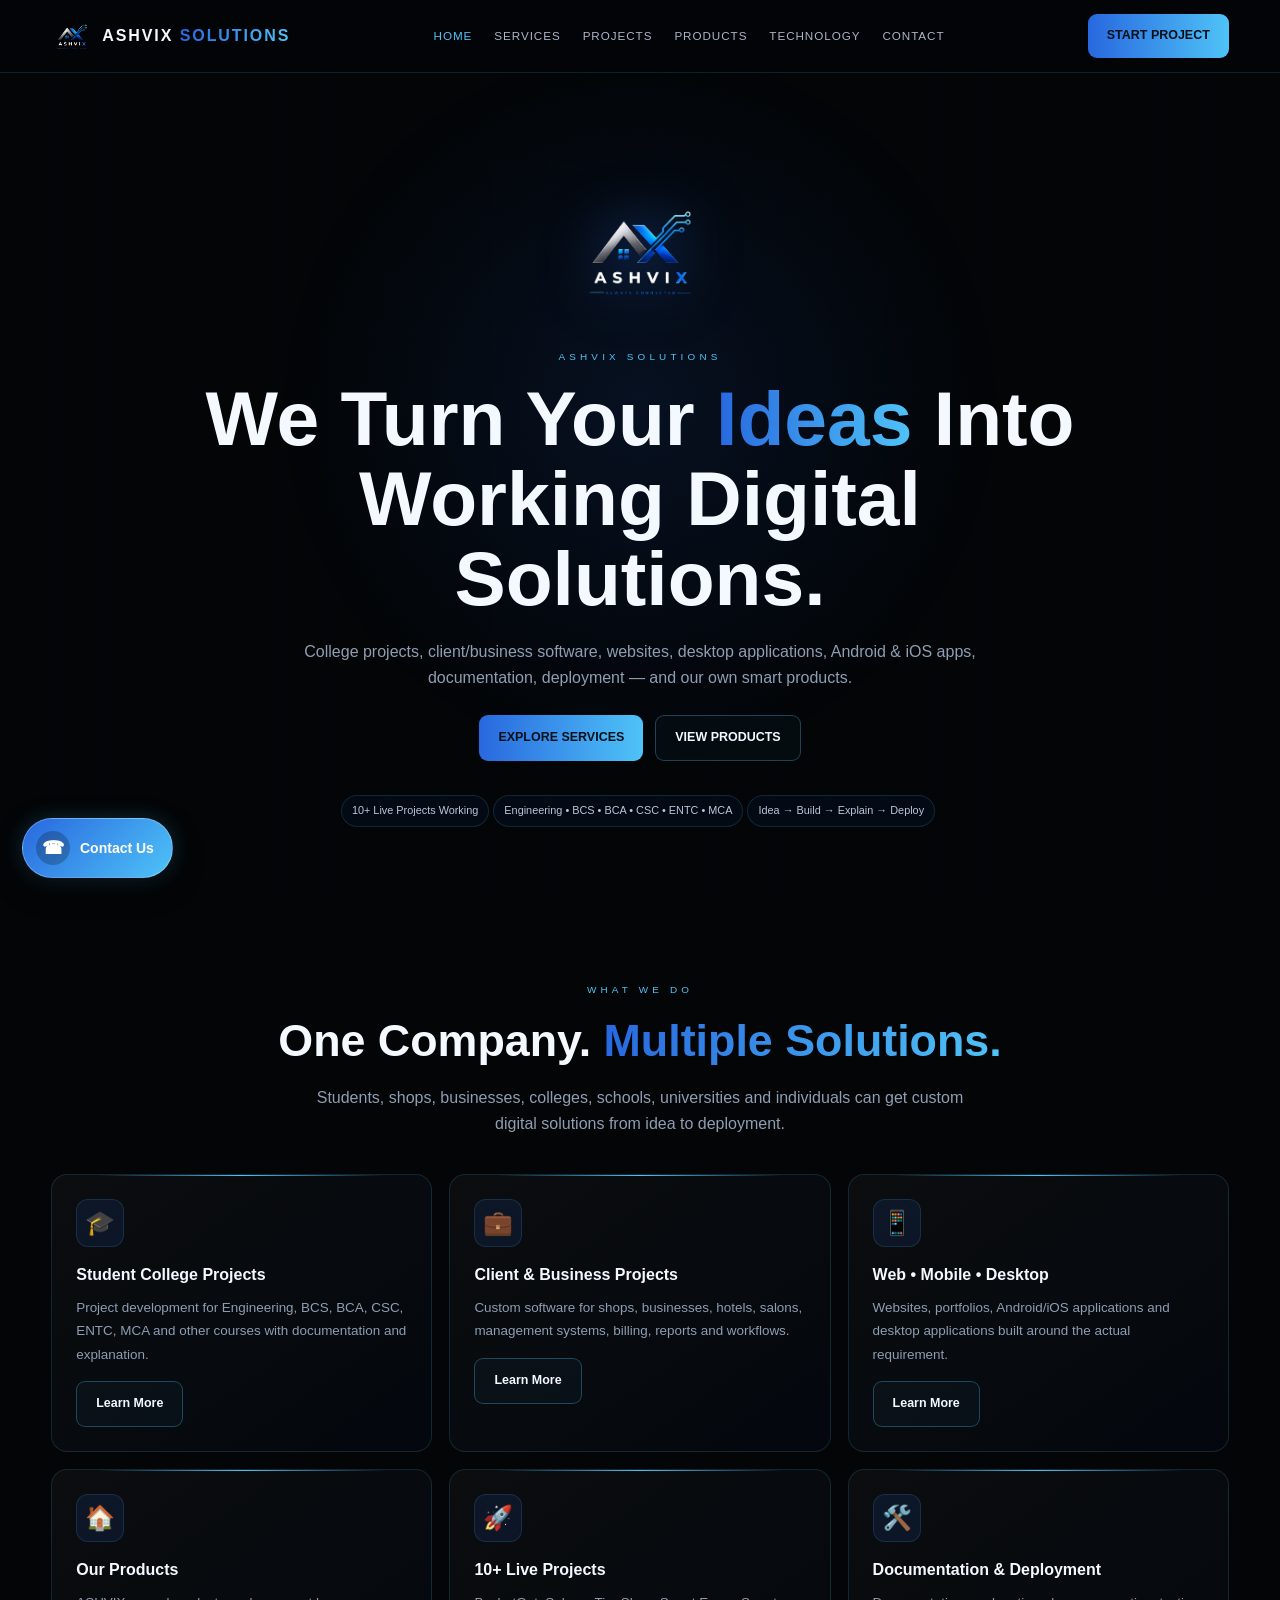
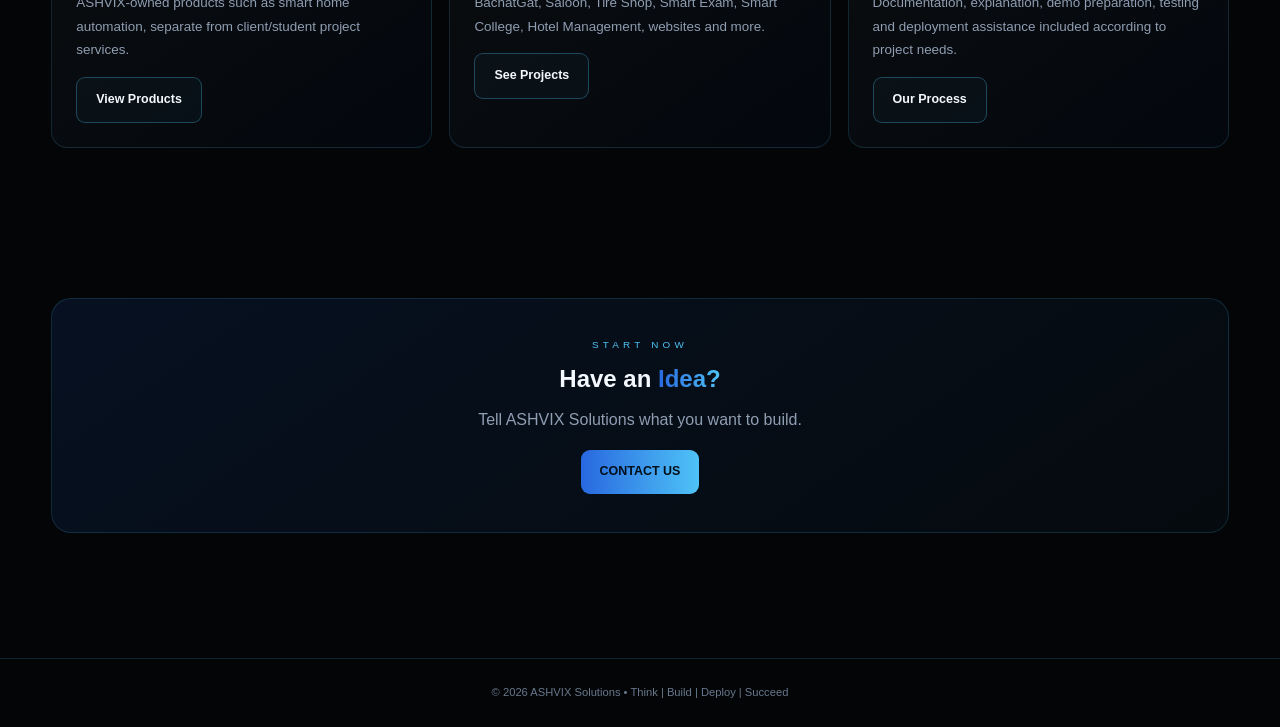
==== index.html @ 6aa0c2d6 "Add files via upload" ====
<!DOCTYPE html><html lang="en"><head><meta charset="UTF-8"><meta name="viewport" content="width=device-width,initial-scale=1.0"><title>Home | ASHVIX Solutions</title><meta name="description" content="ASHVIX Solutions — student projects, client software, websites, mobile apps, desktop applications and smart products."><link rel="stylesheet" href="style.css"></head><body>
<nav><div class="container nav">
<a class="brand" href="index.html"><img class="logo-img" src="[data-uri]" alt="ASHVIX Solutions"><span>ASHVIX <span class="grad">SOLUTIONS</span></span></a>
<div class="links">
<a class="active" href="index.html">HOME</a>
<a class="" href="services.html">SERVICES</a>
<a class="" href="projects.html">PROJECTS</a>
<a class="" href="products.html">PRODUCTS</a>
<a class="" href="technology.html">TECHNOLOGY</a>
<a class="" href="contact.html">CONTACT</a>
</div><a class="btn primary" href="contact.html">START PROJECT</a></div></nav>

<header class="hero"><div class="container">
<img class="logo-img" src="[data-uri]" alt="ASHVIX Solutions">
<div class="kicker">ASHVIX SOLUTIONS</div>
<h1>We Turn Your <span class="grad">Ideas</span> Into Working Digital Solutions.</h1>
<p>College projects, client/business software, websites, desktop applications, Android & iOS apps, documentation, deployment — and our own smart products.</p>
<div class="actions"><a class="btn primary" href="services.html">EXPLORE SERVICES</a><a class="btn outline" href="products.html">VIEW PRODUCTS</a></div>
<div style="margin-top:28px"><span class="pill">10+ Live Projects Working</span><span class="pill">Engineering • BCS • BCA • CSC • ENTC • MCA</span><span class="pill">Idea → Build → Explain → Deploy</span></div>
</div></header>
<section><div class="container"><div class="head"><div class="tag">What We Do</div><h2>One Company. <span class="grad">Multiple Solutions.</span></h2><p>Students, shops, businesses, colleges, schools, universities and individuals can get custom digital solutions from idea to deployment.</p></div>
<div class="grid">
<div class="card"><div class="icon">🎓</div><h3>Student College Projects</h3><p>Project development for Engineering, BCS, BCA, CSC, ENTC, MCA and other courses with documentation and explanation.</p><a class="btn outline" style="margin-top:15px" href="services.html#student">Learn More</a></div>
<div class="card"><div class="icon">💼</div><h3>Client & Business Projects</h3><p>Custom software for shops, businesses, hotels, salons, management systems, billing, reports and workflows.</p><a class="btn outline" style="margin-top:15px" href="services.html#client">Learn More</a></div>
<div class="card"><div class="icon">📱</div><h3>Web • Mobile • Desktop</h3><p>Websites, portfolios, Android/iOS applications and desktop applications built around the actual requirement.</p><a class="btn outline" style="margin-top:15px" href="services.html#apps">Learn More</a></div>
<div class="card"><div class="icon">🏠</div><h3>Our Products</h3><p>ASHVIX-owned products such as smart home automation, separate from client/student project services.</p><a class="btn outline" style="margin-top:15px" href="products.html">View Products</a></div>
<div class="card"><div class="icon">🚀</div><h3>10+ Live Projects</h3><p>BachatGat, Saloon, Tire Shop, Smart Exam, Smart College, Hotel Management, websites and more.</p><a class="btn outline" style="margin-top:15px" href="projects.html">See Projects</a></div>
<div class="card"><div class="icon">🛠️</div><h3>Documentation & Deployment</h3><p>Documentation, explanation, demo preparation, testing and deployment assistance included according to project needs.</p><a class="btn outline" style="margin-top:15px" href="services.html#process">Our Process</a></div>
</div></div></section>
<section><div class="container"><div class="cta"><div class="tag">Start Now</div><h2 style="margin:8px 0">Have an <span class="grad">Idea?</span></h2><p style="color:var(--muted)">Tell ASHVIX Solutions what you want to build.</p><a class="btn primary" style="margin-top:18px" href="contact.html">CONTACT US</a></div></div></section>
<footer><div class="container">© 2026 ASHVIX Solutions • Think | Build | Deploy | Succeed</div></footer>
<!-- Floating Contact Button -->
<a href="contact.html" class="floating-contact" aria-label="Contact ASHVIX Solutions" title="Contact Us">
    <span class="floating-contact-icon">☎</span>
    <span class="floating-contact-text">Contact Us</span>
</a>

</body></html>
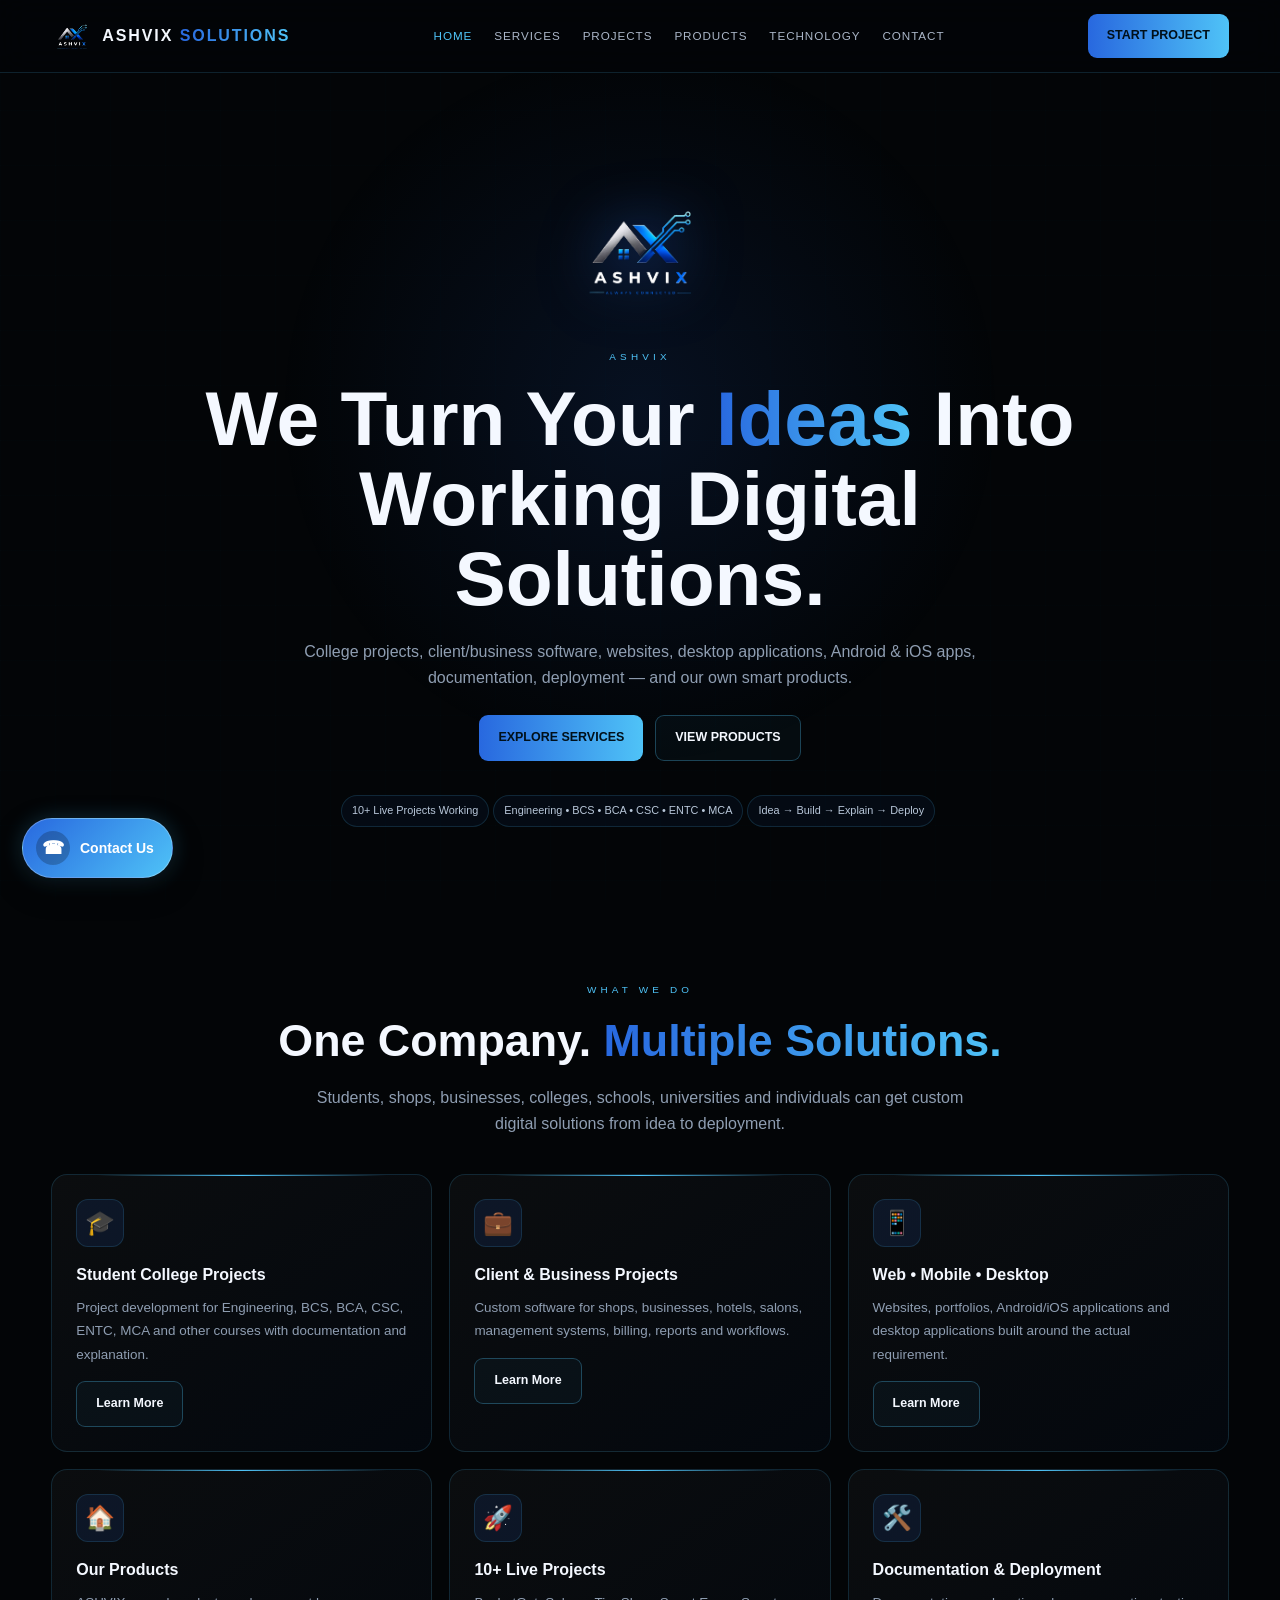
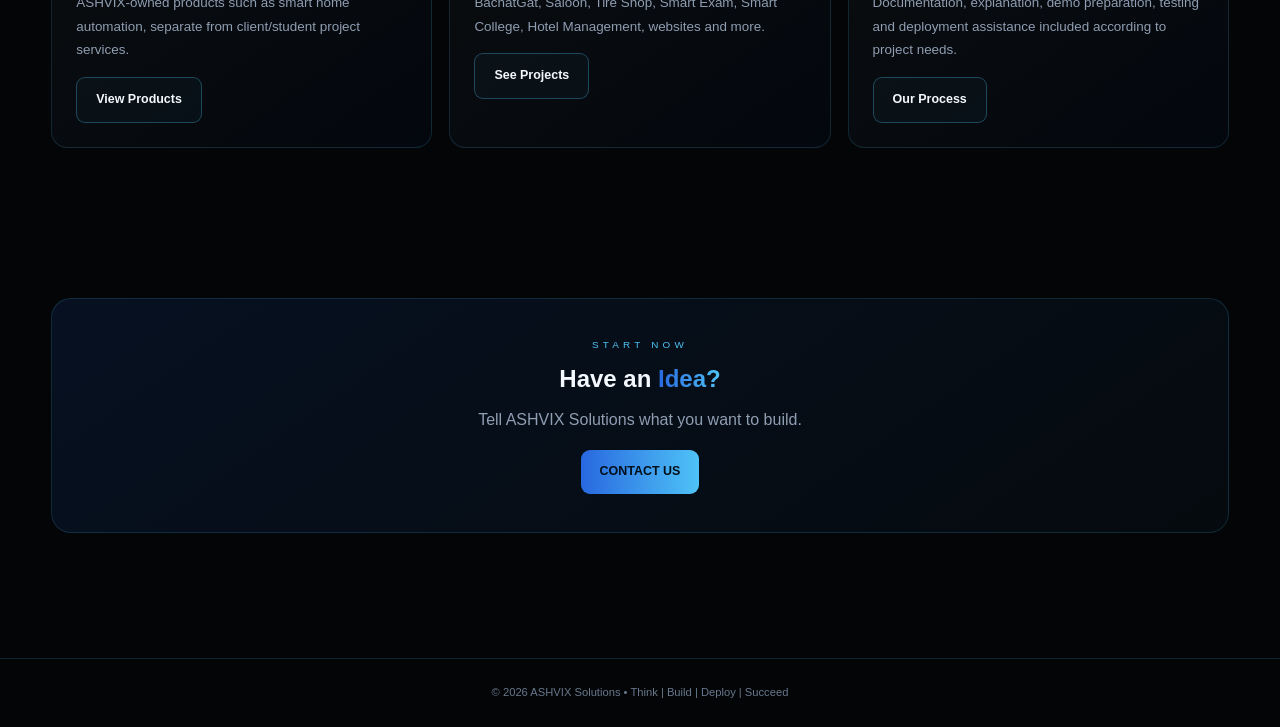
==== commit efec8614: "Update index.html" ====
--- a/index.html
+++ b/index.html
@@ -8,11 +8,11 @@
 <a class="" href="products.html">PRODUCTS</a>
 <a class="" href="technology.html">TECHNOLOGY</a>
 <a class="" href="contact.html">CONTACT</a>
-</div><a class="btn primary" href="contact.html">START PROJECT</a></div></nav>
+</div><a class="btn primary" href="start-project.html">START PROJECT</a></div></nav>
 
 <header class="hero"><div class="container">
 <img class="logo-img" src="[data-uri]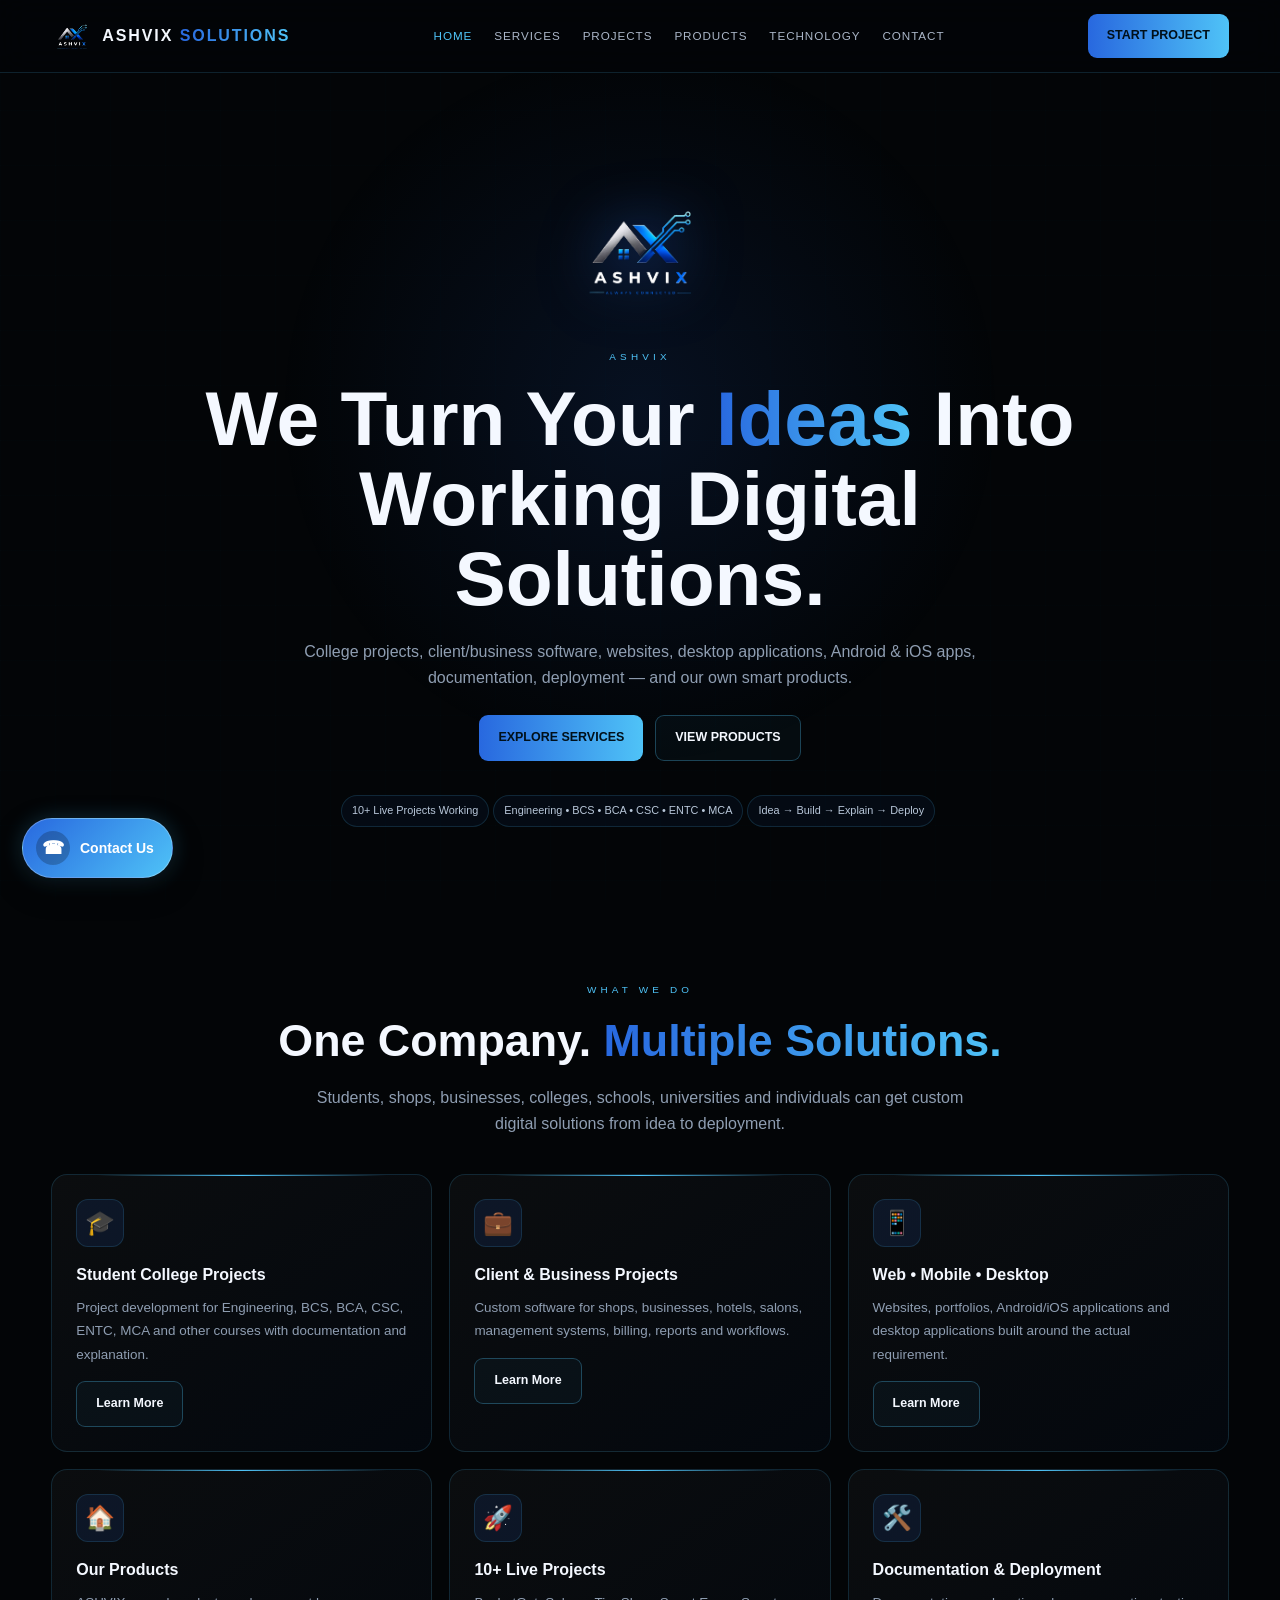
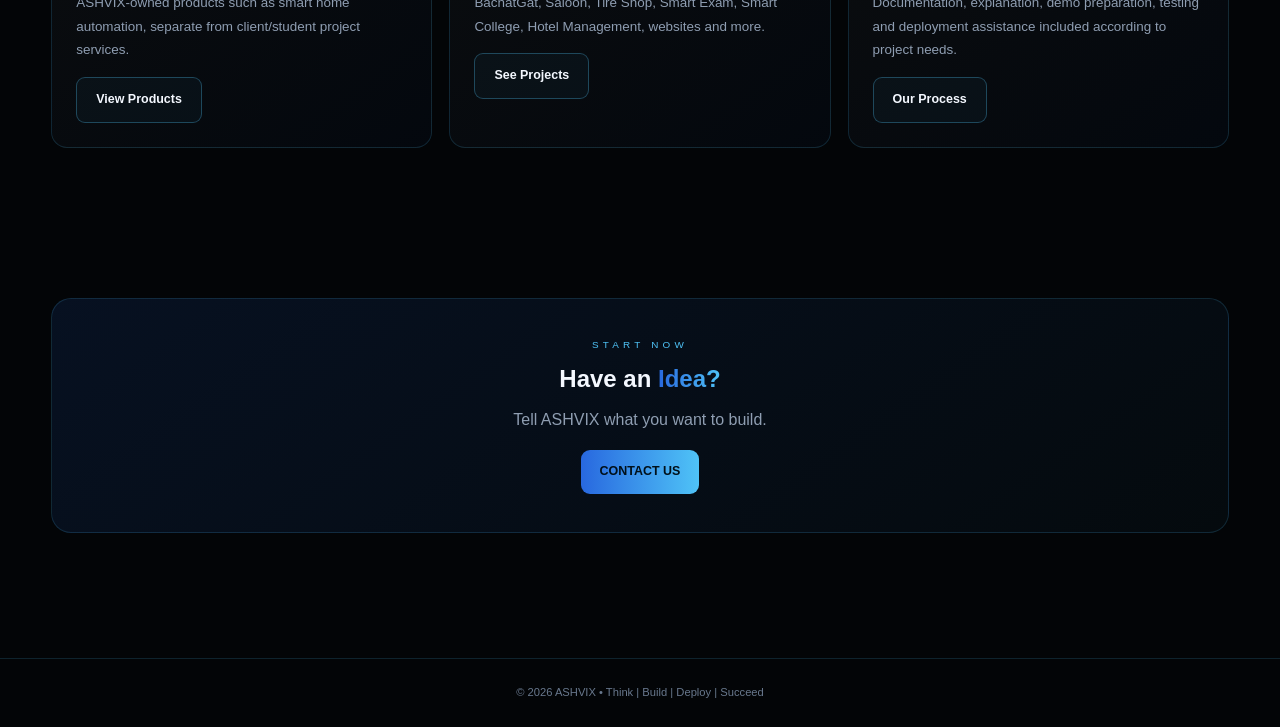
==== commit 89a556a6: "Update index.html" ====
--- a/index.html
+++ b/index.html
@@ -1,6 +1,6 @@
-<!DOCTYPE html><html lang="en"><head><meta charset="UTF-8"><meta name="viewport" content="width=device-width,initial-scale=1.0"><title>Home | ASHVIX Solutions</title><meta name="description" content="ASHVIX Solutions — student projects, client software, websites, mobile apps, desktop applications and smart products."><link rel="stylesheet" href="style.css"></head><body>
+<!DOCTYPE html><html lang="en"><head><meta charset="UTF-8"><meta name="viewport" content="width=device-width,initial-scale=1.0"><title>Home | ASHVIX</title><meta name="description" content="ASHVIX — student projects, client software, websites, mobile apps, desktop applications and smart products."><link rel="stylesheet" href="style.css"></head><body>
 <nav><div class="container nav">
-<a class="brand" href="index.html"><img class="logo-img" src="[data-uri]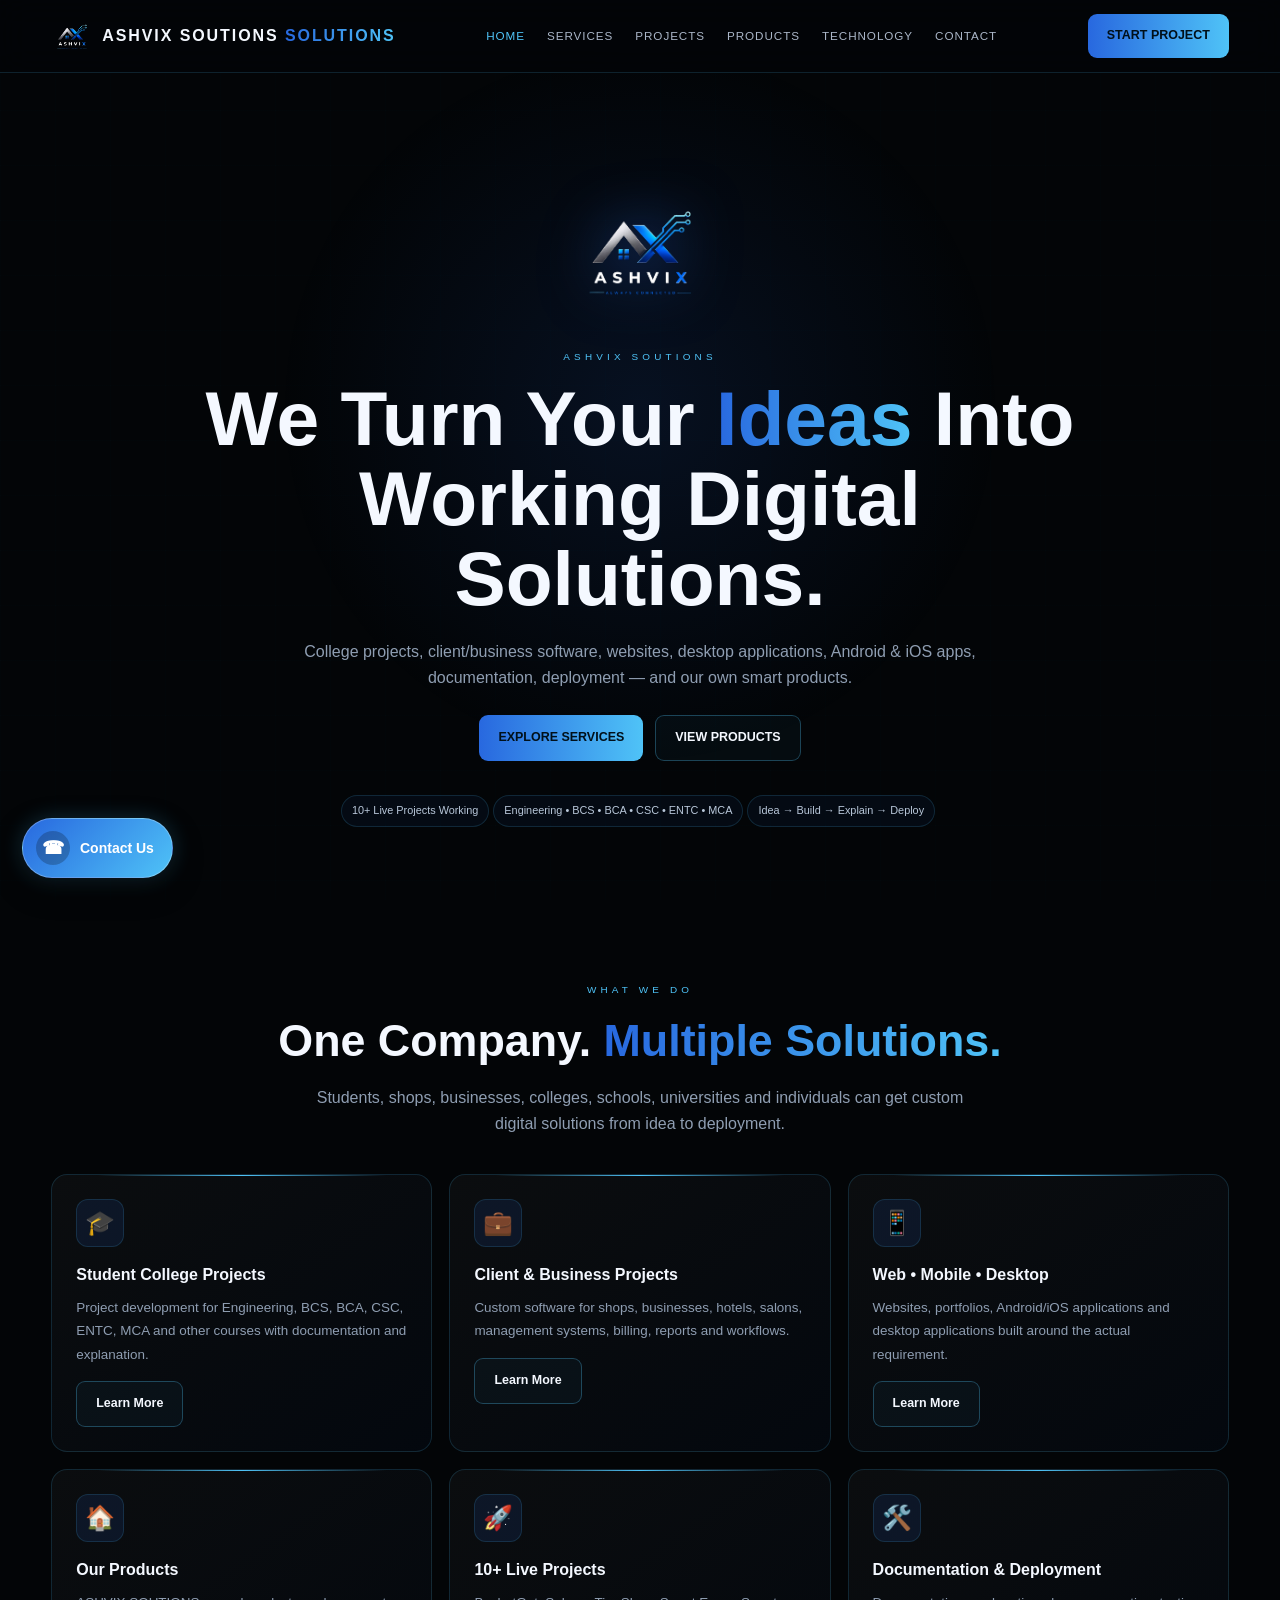
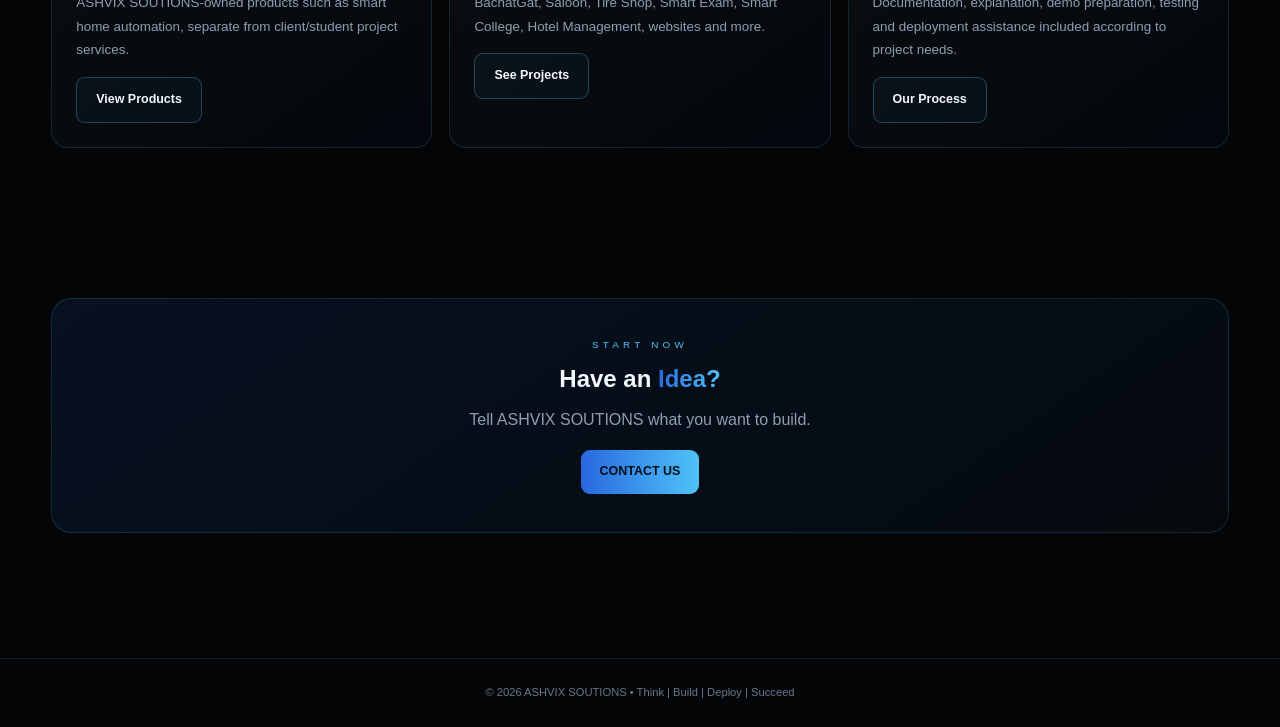
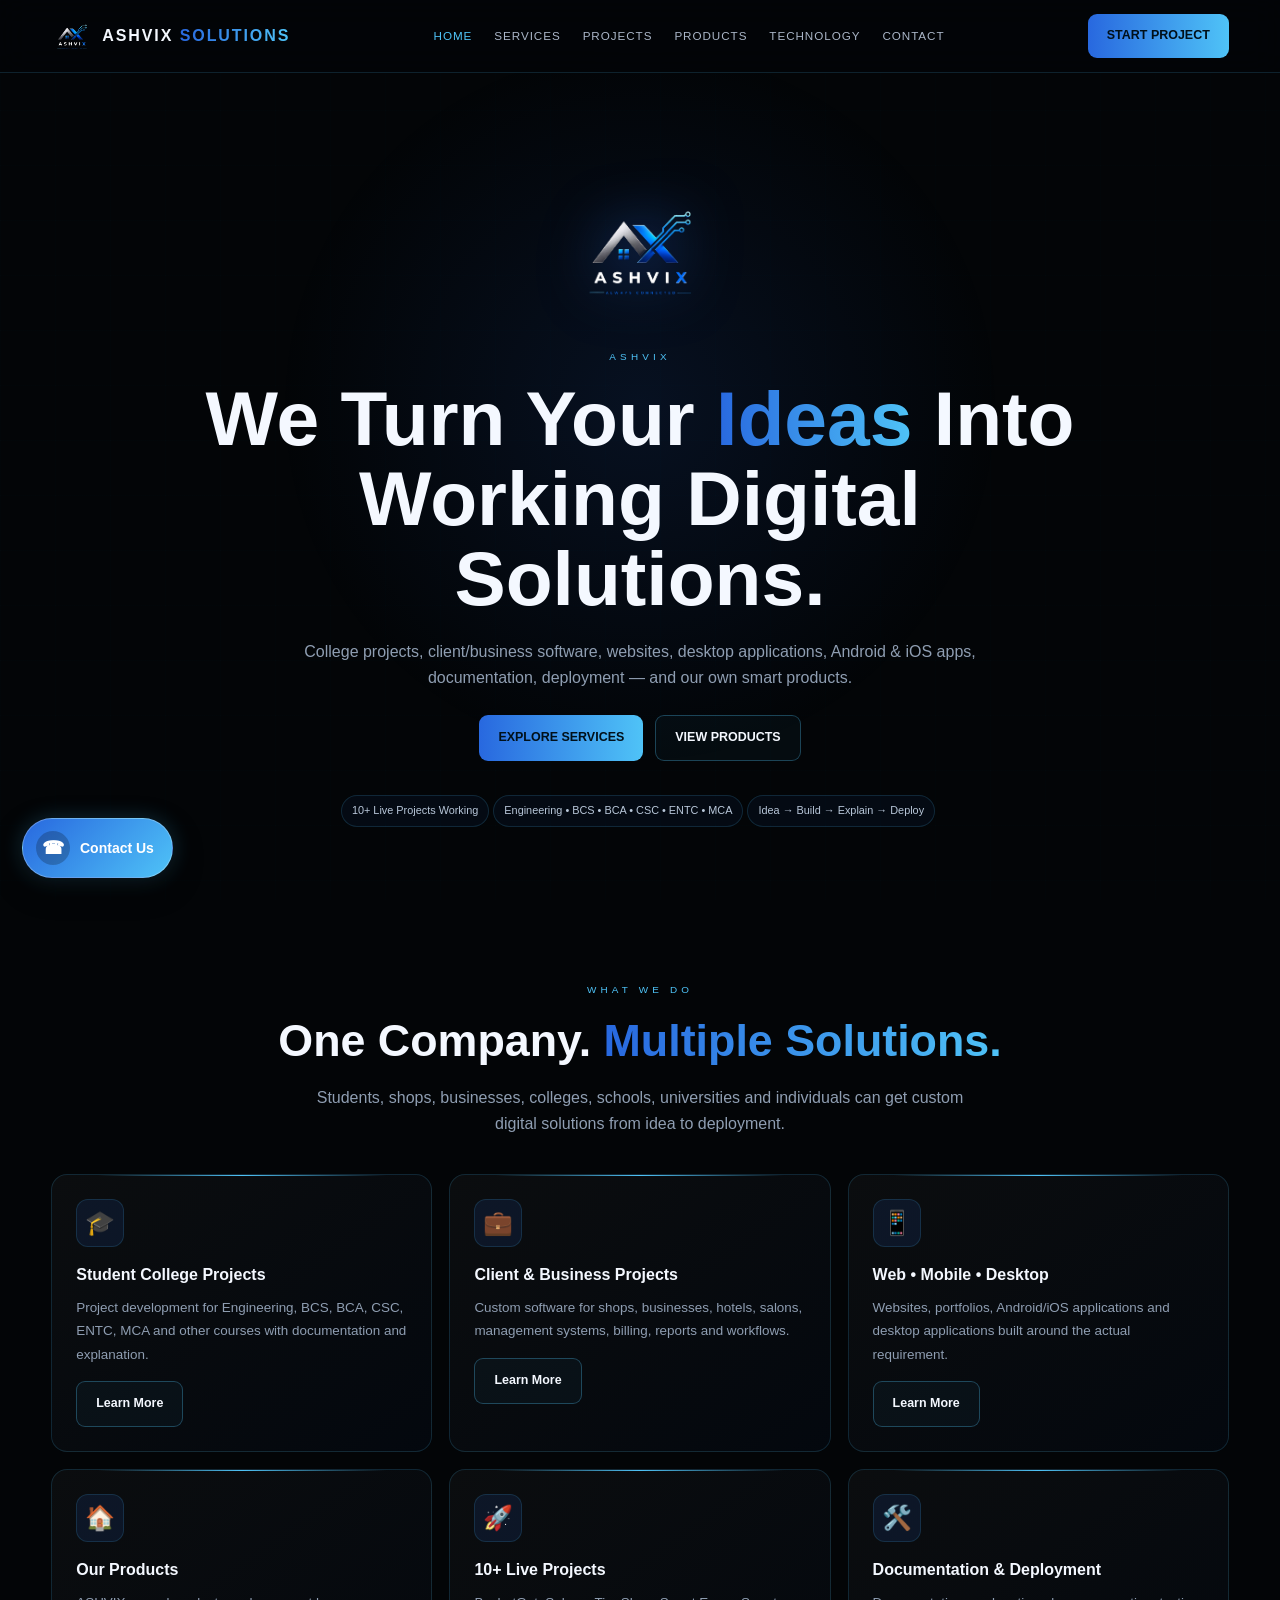
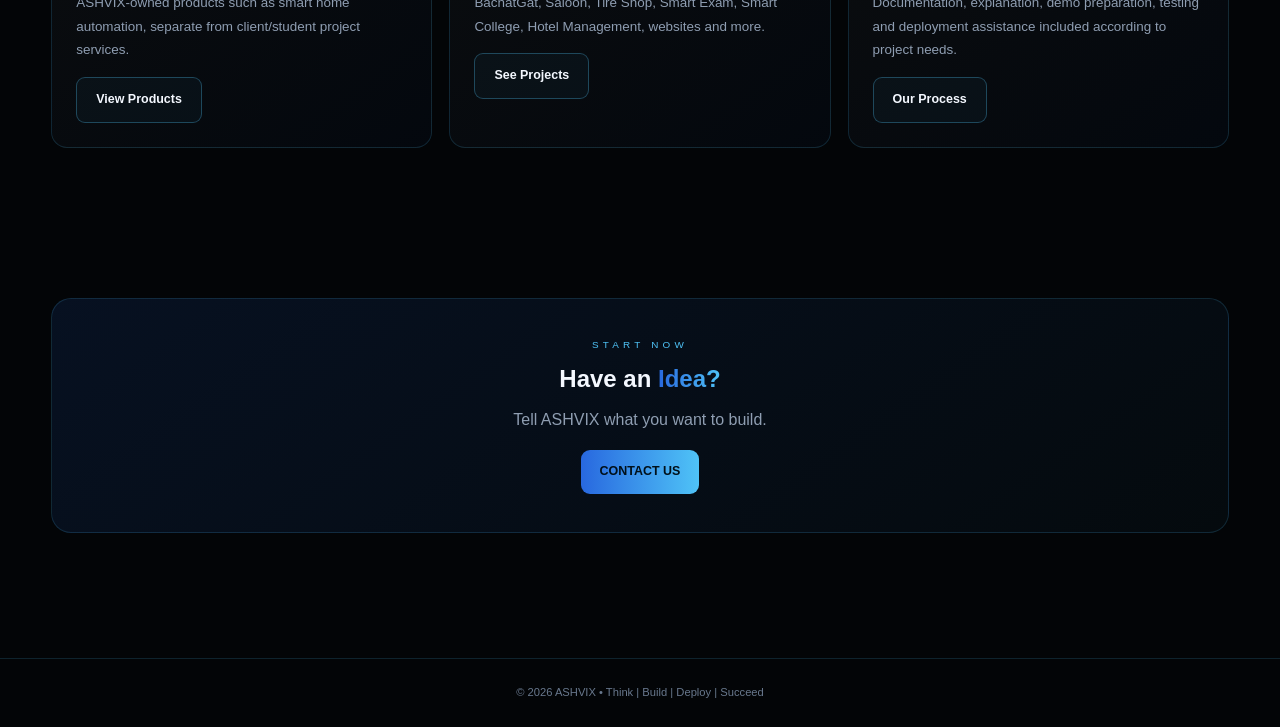
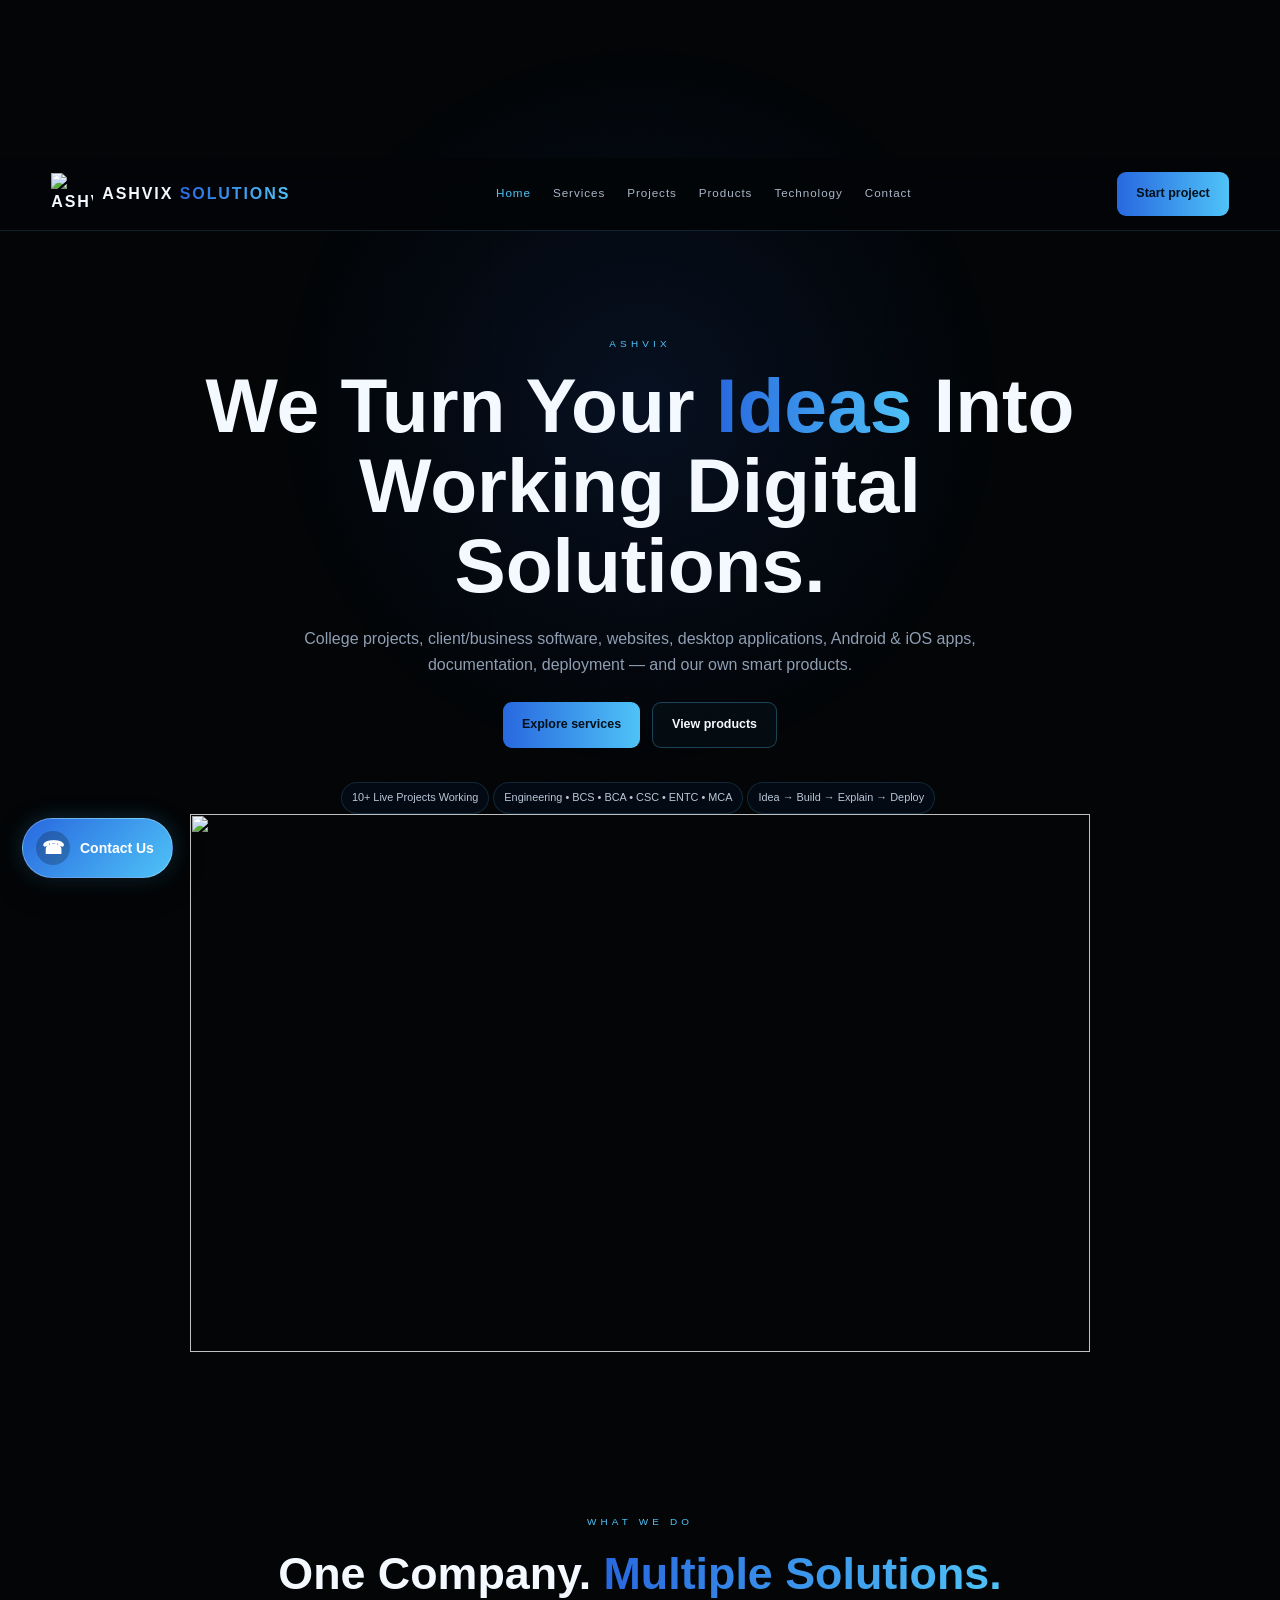
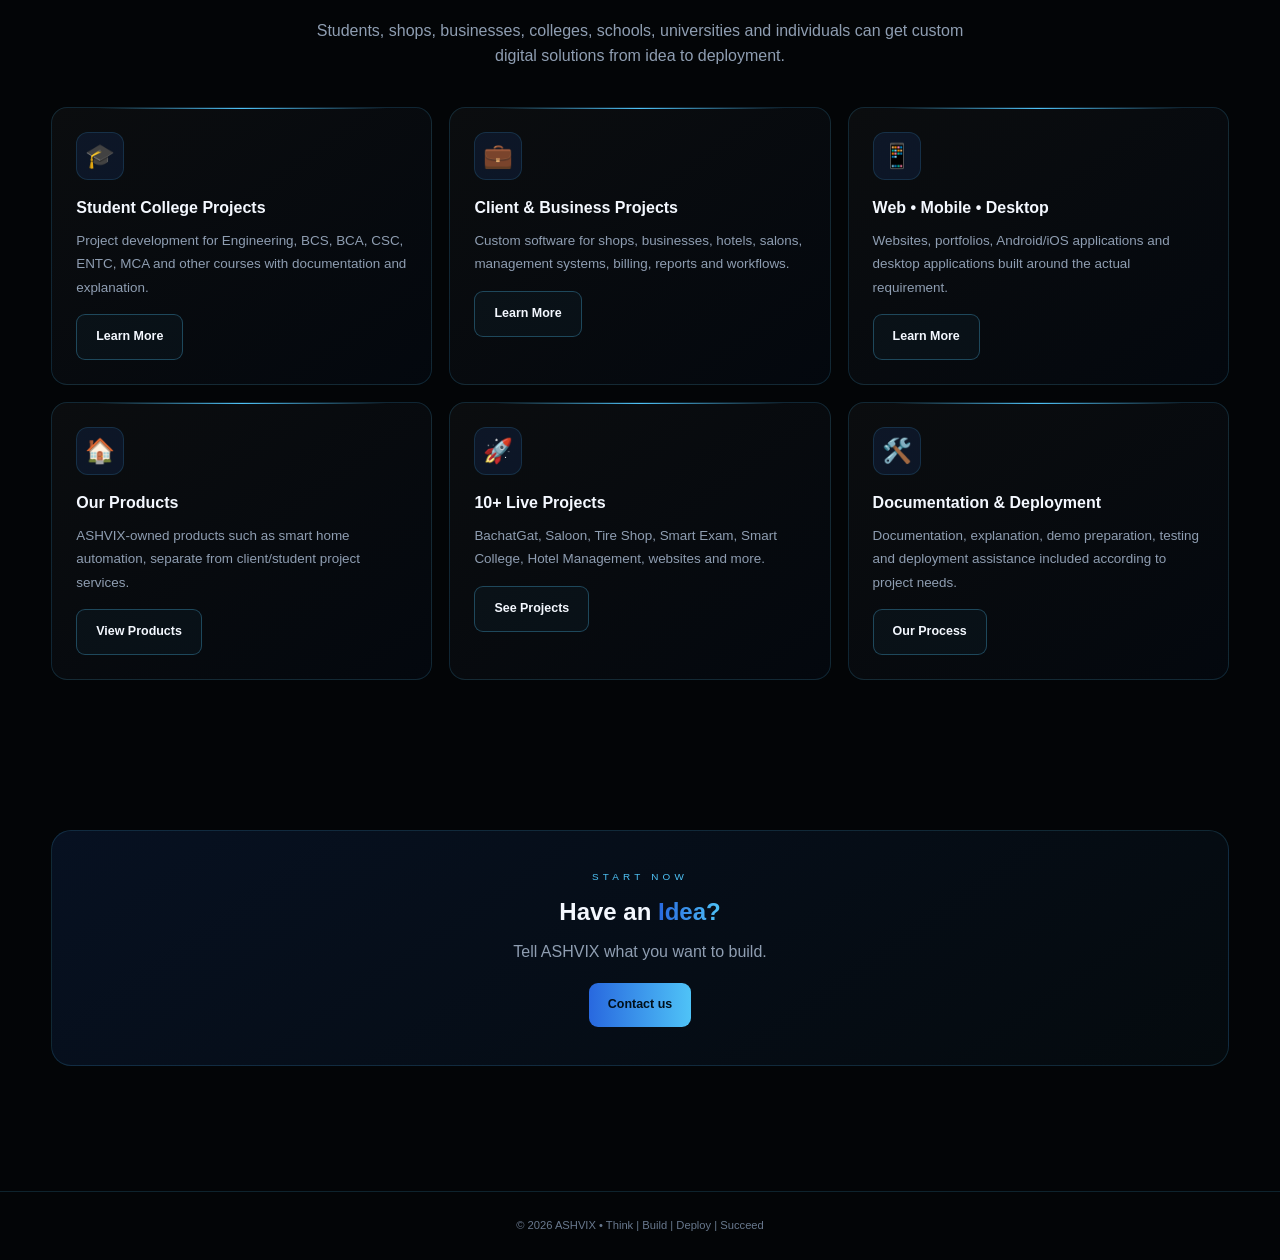
